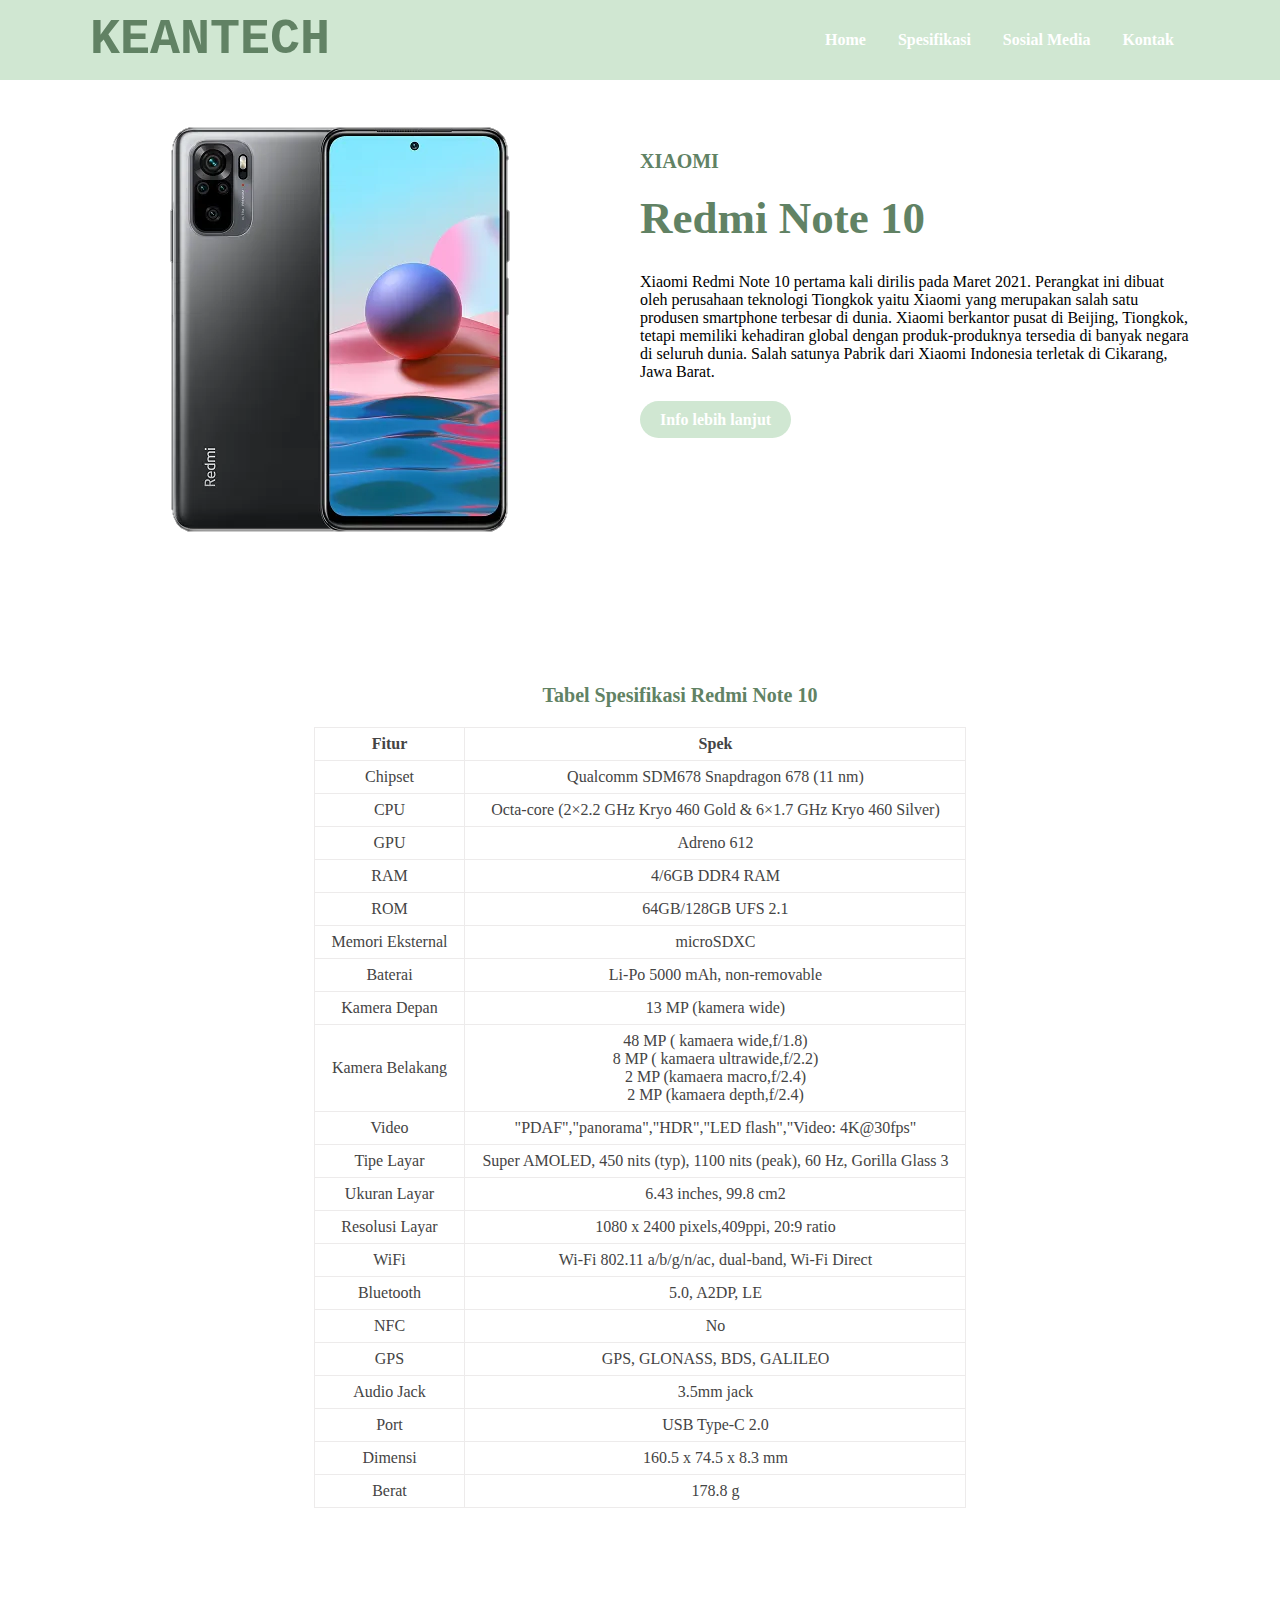
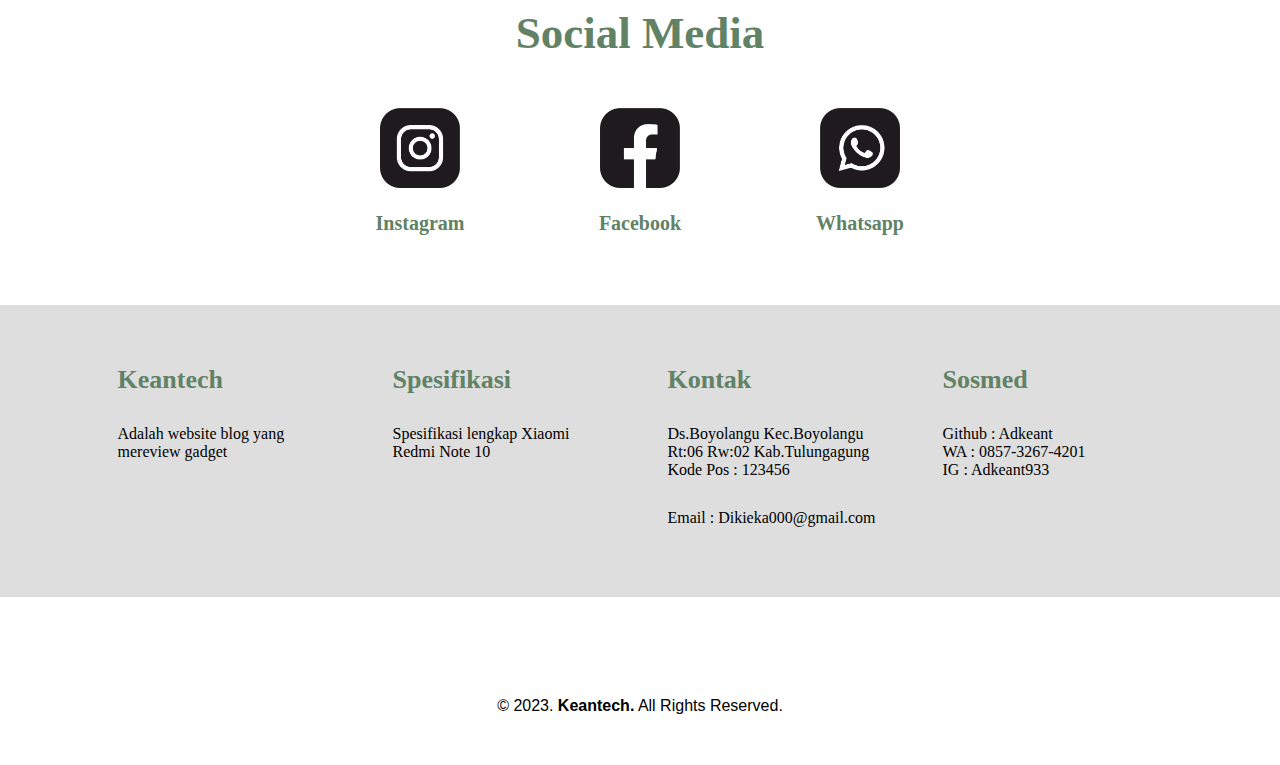
==== blogarsikom/index.html @ 69d928ac "Add files via upload" ====
<!DOCTYPE html>
<html lang="en">
<head>
    <meta charset="UTF-8">
    <meta name="viewport" content="width=device-width, initial-scale=1.0">
    <title>Spesifikasi_Redmi_note_10</title>
    <link rel="stylesheet" href="style.css">
</head>

<body>
    <nav>
        <div class="wrapper">
            <div class="logo"><a href=''>KEANTECH</a></div>
            <div class="menu">
                <ul>
                    <li><a href="#home">Home</a></li>
                    <li><a href="#spek">Spesifikasi</a></li>
                    <li><a href="#social">Sosial Media</a></li>
                    <li><a href="#contact">Kontak</a></li>
                </ul>
            </div>
        </div>
     </nav>
     <div class="wrapper">
        <section id="home">
            <div class="img1">
            <img src="resource/renote10.png"/>
        </div>
            <div class="kolom">
                <p class="deskripsi">XIAOMI</p>
                <h2>Redmi Note 10</h2>
                <p>Xiaomi Redmi Note 10 pertama kali dirilis pada Maret 2021. Perangkat ini dibuat oleh perusahaan teknologi Tiongkok yaitu Xiaomi yang merupakan salah satu produsen smartphone terbesar di dunia. Xiaomi berkantor pusat di Beijing, Tiongkok, tetapi memiliki kehadiran global dengan produk-produknya tersedia di banyak negara di seluruh dunia. Salah satunya Pabrik dari Xiaomi Indonesia terletak di Cikarang, Jawa Barat. 
                </p>
                <p><a href="https://www.mi.co.id/id/product/redmi-note-10/" class="tbl-cyan">Info lebih lanjut</a></p>
            </div>
        </section>

        <section id="spek">
            <div class="spesifikasi">
                <h3>Tabel Spesifikasi Redmi Note 10</h3>
            <table>
                <thead>
                    <tr>
                        <th>Fitur</th>
                        <th>Spek</th>
                    </tr>
                </thead>
                <tbody>
                    <tr>
                        <td>Chipset</td>
                        <td>Qualcomm SDM678 Snapdragon 678 (11 nm)</td>
                    </tr>
                    <tr>
                        <td>CPU</td>
                        <td>Octa-core (2×2.2 GHz Kryo 460 Gold & 6×1.7 GHz Kryo 460 Silver)</td>
                    </tr>
                    <tr>
                        <td>GPU</td>
                        <td>Adreno 612</td>
                    </tr>
                    <tr>
                        <td>RAM</td>
                        <td>4/6GB DDR4 RAM</td>
                    </tr>
                    <tr>
                        <td>ROM</td>
                        <td>64GB/128GB UFS 2.1</td>
                    </tr>
                    <tr>
                        <td>Memori Eksternal</td>
                        <td>microSDXC</td>
                    </tr>
                    <tr>
                        <td>Baterai</td>
                        <td>Li-Po 5000 mAh, non-removable</td>
                    </tr>
                    <tr>
                        <td>Kamera Depan</td>
                        <td>13 MP (kamera wide)</td>
                    </tr>
                    <tr>
                        <td>Kamera Belakang</td>
                        <td>48 MP ( kamaera wide,f/1.8)
                            <br>8 MP ( kamaera ultrawide,f/2.2)
                            <br>2 MP (kamaera macro,f/2.4)
                            <br>2 MP (kamaera depth,f/2.4)</td>
                    </tr>
                    <tr>
                        <td>Video</td>
                        <td>"PDAF","panorama","HDR","LED flash","Video: 4K@30fps"</td>
                    </tr>
                    <tr>
                        <td>Tipe Layar</td>
                        <td>Super AMOLED, 450 nits (typ), 1100 nits (peak), 60 Hz, Gorilla Glass 3</td>
                    </tr>
                    <tr>
                        <td>Ukuran Layar</td>
                        <td>6.43 inches, 99.8 cm2</td>
                    </tr>
                    <tr>
                        <td>Resolusi Layar</td>
                        <td>1080 x 2400 pixels,409ppi, 20:9 ratio</td>
                    </tr>
                    <tr>
                        <td>WiFi</td>
                        <td>Wi-Fi 802.11 a/b/g/n/ac, dual-band, Wi-Fi Direct</td>
                    </tr>
                    <tr>
                        <td>Bluetooth</td>
                        <td>5.0, A2DP, LE</td>
                    </tr>
                    <tr>
                        <td>NFC</td>
                        <td>No</td>
                    </tr>
                    <tr>
                        <td>GPS</td>
                        <td>GPS, GLONASS, BDS, GALILEO</td>
                    </tr>
                    <tr>
                        <td>Audio Jack</td>
                        <td>3.5mm jack</td>
                    </tr>
                    <tr>
                        <td>Port</td>
                        <td>USB Type-C 2.0</td>
                    </tr>
                    <tr>
                        <td>Dimensi</td>
                        <td>160.5 x 74.5 x 8.3 mm</td>
                    </tr>
                    <tr>
                        <td>Berat</td>
                        <td>178.8 g</td>
                    </tr>
                </tbody>
            </table>
        </section>


        <section id="social">
            <div class="tengah">
                <div class="kolom">
                    <h2>Social Media</h2>
                </div>
                <div class="social-list">
                    <div class="kartu-social">
                        <img src="resource/IG.png"/>
                        <p>Instagram</p>
                    </div>
                    <div class="kartu-social">
                        <img src="resource/FB.png"/>
                        <p>Facebook</p>
                    </div>
                    <div class="kartu-social">
                        <img src="resource/WA.png"/>
                        <p>Whatsapp</p>
                    </div>
                </div>
            </div>
        </section>
     </div>

     <div id="contact">
        <div class="wrapper">
            <div class="footer">
                <div class="footer-section">
                    <h4>Keantech</h4>
                    <p>Adalah website blog yang mereview gadget</p>
                </div>
                <div class="footer-section">
                    <h4>Spesifikasi</h4>
                    <p>Spesifikasi lengkap Xiaomi Redmi Note 10</p>
                </div>
                <div class="footer-section">
                    <h4>Kontak</h4>
                    <p>Ds.Boyolangu Kec.Boyolangu Rt:06 Rw:02 Kab.Tulungagung Kode Pos : 123456</p>
                    <p>Email : Dikieka000@gmail.com</p>
                </div>
                <div class="footer-section">
                    <h4>Sosmed</h4>
                    <p>
                        Github : Adkeant
                        <br>WA : 0857-3267-4201
                        <br>IG : Adkeant933
                    </p>
                 </div>
            </div>
        </div>
     </div>

     <div id="copyright">
        <div class="wrapper">
            &copy; 2023. <b>Keantech.</b> All Rights Reserved.
        </div>
     </div>
</body>
</html>
---- blogarsikom/style.css ----
*{
    text-decoration: none;
    margin: 0px;
    padding: 0px;
}

body {
    margin: 0px;
    padding: 0px;
    font-family: 'Open Sans',sans-serif;
}

.wrapper {
    width: 1100px;
    margin: auto;
    position: relative;
    justify-content: center;
    
}

#home { 
    margin-bottom: 100px;
}

.logo a {
    font-size: 50px;
    font-weight: bold;
    float: left;
    font-family: courier;
    color: #618264;
}

h3 {
    text-align: center;
    margin-left: 40px;
}

table{
    border-collapse: collapse;
    color: #444;
    justify-content: center;
}

table th,
table td{
    border: 1px solid #edebeb;
    padding: 7px 17px;
    text-align: center;
    font-family: 'consolas';
}
.menu {
    float: right;
}

nav {
   width: 100%;
   margin: auto;
   display: flex;
   line-height: 80px;
   position: sticky;
   position: -webkit-sticky;
   top: 0;
   background: #D0E7D2; 
   z-index: 1;
}

nav ul {
    list-style-type: none;
    margin: 0;
    padding: 0;
    overflow: hidden;
} 

nav ul li {
    float: left;
}

nav ul li a {
    color: #fff;
    font-weight: bold;
    text-align: center;
    padding: 0px 16px 0px 16px;
    text-decoration: none;
    font-family: 'comic sans ms';
}

nav ul li a:hover {
    text-decoration: underline;
}

section {
    margin: auto;
    display: flex;
    margin-bottom: 50px;
    justify-content: center;
}

.img1 {
    margin-right: 50px;
}

.kolom {
    margin-top: 50px;
    margin-bottom: 50px;
}

.kolom .deskripsi {
    font-size: 20px;
    font-weight: bold;
    font-family: 'comic sans ms';
    color: #618264;
}

h2 {
    font-family: 'comic sans ms';
    font-weight: 800;
    font-size: 45px;
    margin-bottom: 20px;
    color: #618264;
    width: 100%;
    line-height: 50px;
}

h4 {
    justify-content: center;
    font-family: 'comic sans ms';
    font-weight: 600;
    font-size: 26px;
    color: #618264;
    width: 100%;
    line-height: 50px;
}

a.tbl-hijau {
    background: #618264;
    border-radius: 20px;
    margin-top: 20px;
    padding: 10px 20px 10px 20px;
    color: #FFF;
    cursor: pointer;
    font-weight: bold;
}

a.tbl-hijau:hover {
    background: #D0E7D2;
    text-decoration: none;
}

a.tbl-cyan {
    background: #D0E7D2;
    border-radius: 20px;
    margin-top: 20px;
    padding: 10px 20px 10px 20px;
    color: #FFF;
    cursor: pointer;
    font-weight: bold;
}

a.tbl-cyan:hover {
    background: #618264;
    text-decoration: none;
}

p {
    margin: 10px 0px 10px 0px;
    padding: 10px 0px 10px 0px;
    font-family: 'consolas';
}

.tengah {
    text-align: center;
    width: 100%;

}


.kartu-social p {
    font-family: 'comic sans ms';
    font-weight: 800;
    font-size: 20px;
    text-align: center;
    color: #618264;
}

.social-list {
    width: 100%;
    position: relative;
    display: flex;
    flex-wrap: wrap;
    justify-content: center;
}

.kartu-social {
    width: 20%;
    margin: 0px;
}

.kartu-social img {
    width: 80px;
    margin: 0px 0px 0px 0px;
}       

#contact {
    background: #dedede;
    padding: 50px 0px 50px 0px;
}

.footer {
    width: 100%;
    position: relative;
    display: flex;
    flex-wrap: wrap;
    margin: auto;
}

.footer-section {
    width: 20%;
    margin:  0 auto;
}

h3 {
    font-family: 'comic sans ms';
    font-weight: 800;
    font-size: 20px;
    margin-bottom: 20px;
    color: #618264;
    width: 100%;
    line-height: 50 px;
}

#copyright {
    text-align: center;
    width: 100%;
    padding: 50px 0px 50px 0px;
    margin-top: 50px;
}

@media screen and (max-width: 991.98px){
    .wrapper {
       width: 90%; 
    }

    .logo a{
        display: block;
        width: 100%;
        text-align: center;
    }

    nav .menu {
        width: 100%;
        margin: 0;
    }
    
    nav .menu ul {
        text-align: center;
        margin: auto;
        line-height: 60px;
    }

    nav .menu ul li {
        display: inline-block;
        float: none;
    }

    section {
        display: block;
    }

    section img {
        display: block;
        width: 100%;
        height: auto;
    }

    .kartu-tutor img{
        width: 50%;
    }

    .kartu-partner img{
        width: 50%;
    }

    .kolom {
        text-align: center;
    }

    .table {
        justify-content: center;
    }

}
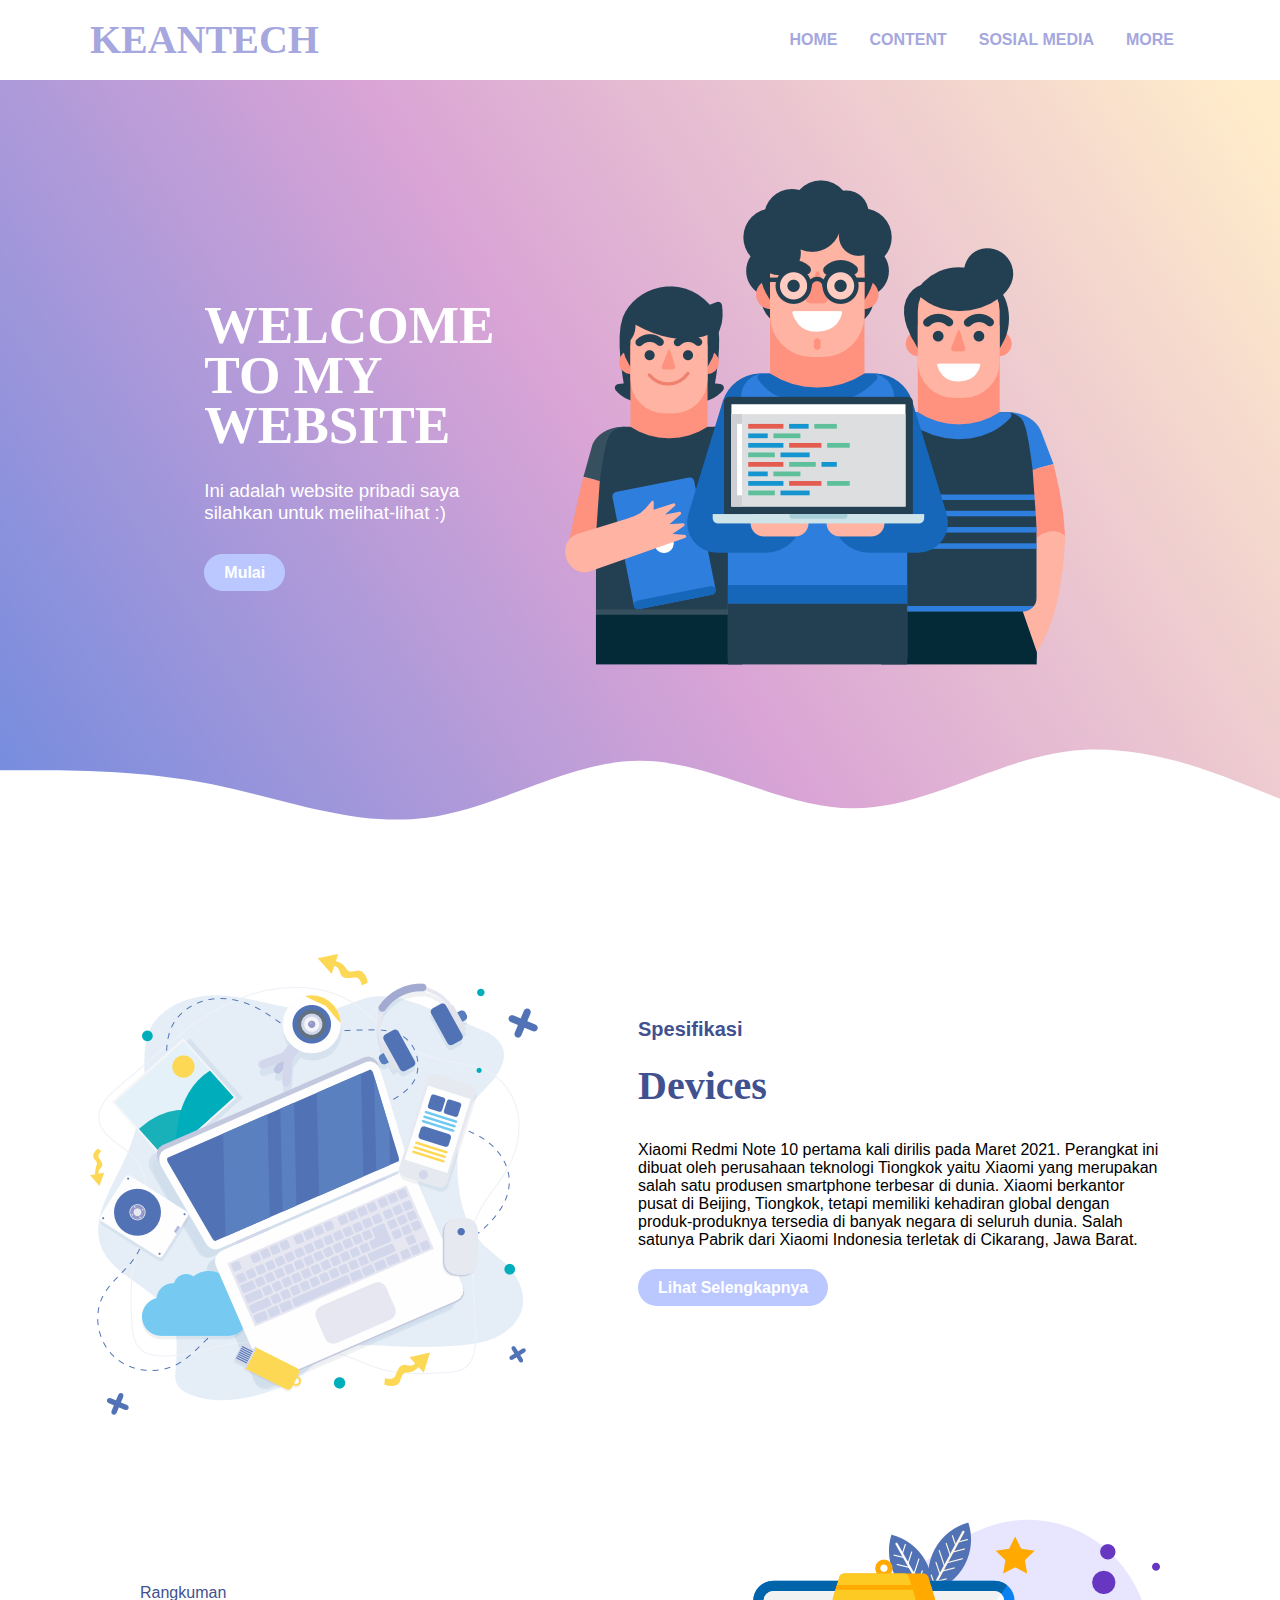
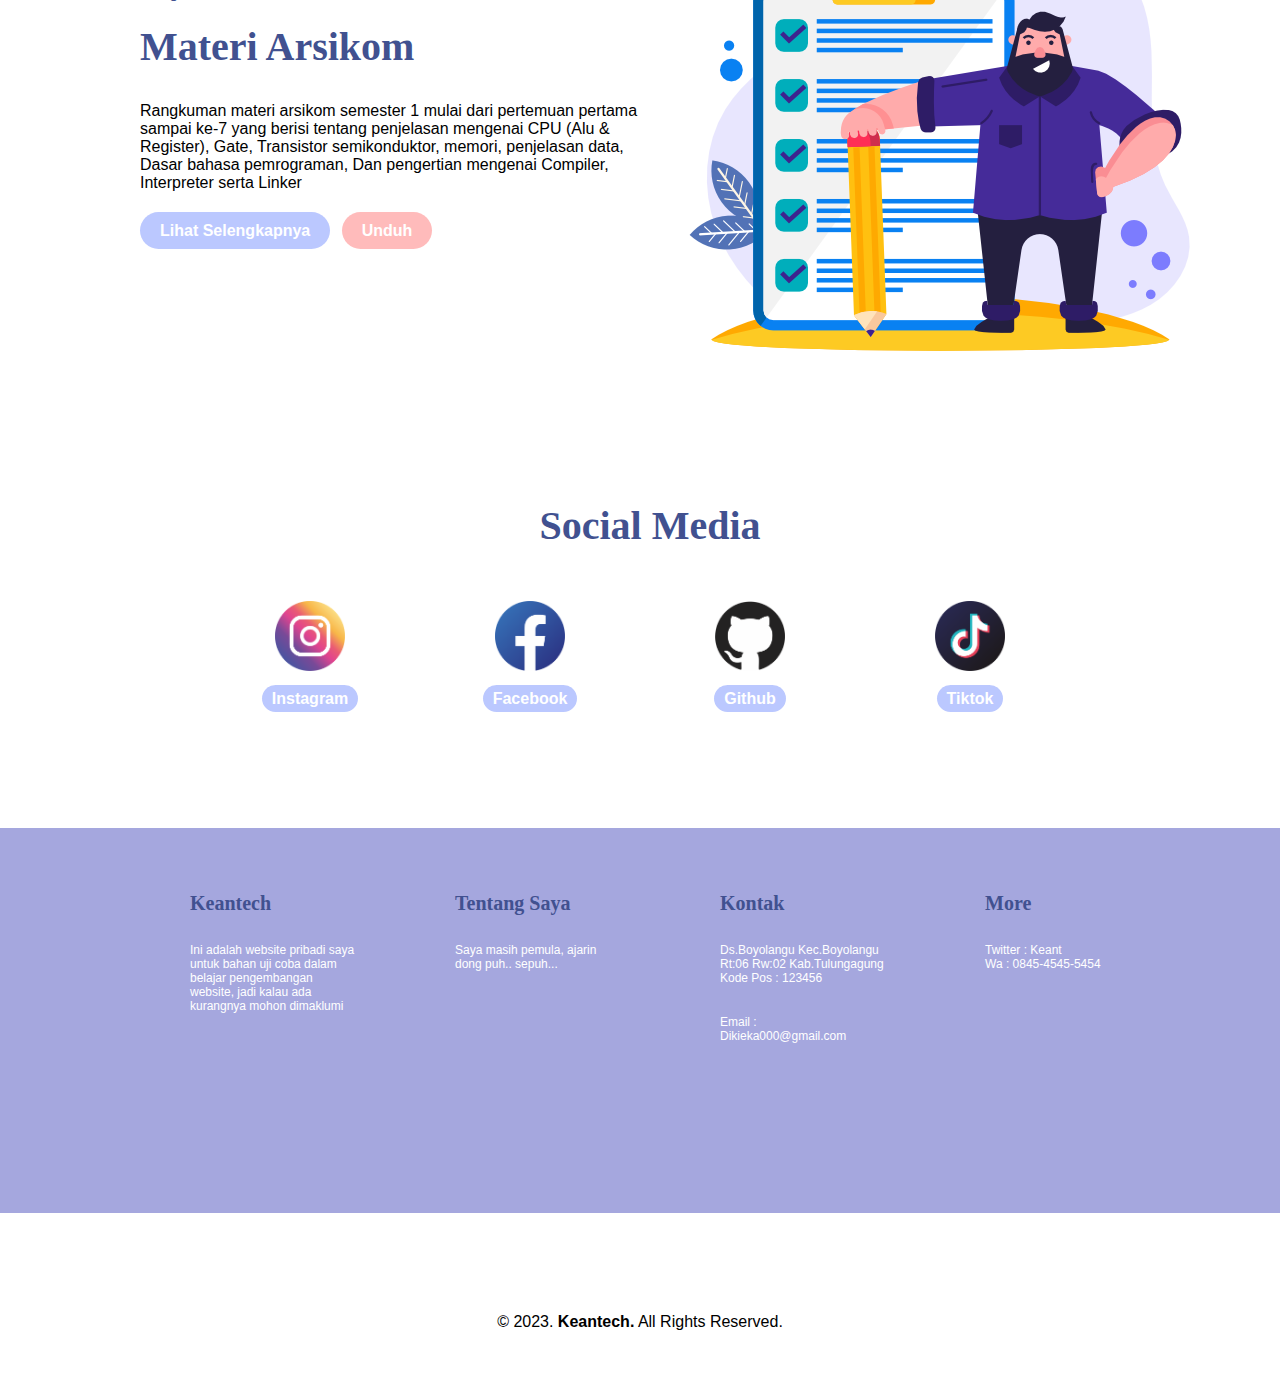
==== commit 8486611f: "Add files via upload" ====
--- a/blogarsikom/index.html
+++ b/blogarsikom/index.html
@@ -3,7 +3,7 @@
 <head>
     <meta charset="UTF-8">
     <meta name="viewport" content="width=device-width, initial-scale=1.0">
-    <title>Spesifikasi_Redmi_note_10</title>
+    <title>Keantech</title>
     <link rel="stylesheet" href="style.css">
 </head>
 
@@ -13,131 +13,64 @@
             <div class="logo"><a href=''>KEANTECH</a></div>
             <div class="menu">
                 <ul>
-                    <li><a href="#home">Home</a></li>
-                    <li><a href="#spek">Spesifikasi</a></li>
-                    <li><a href="#social">Sosial Media</a></li>
-                    <li><a href="#contact">Kontak</a></li>
+                    <li><a href="#home">HOME</a></li>
+                <li>
+                    <a href="#content">CONTENT</a>
+                </li>
+                    <li><a href="#social">SOSIAL MEDIA</a></li>
+                    <li><a href="#about">MORE</a></li>
                 </ul>
+            </div>
+            <div>      
             </div>
         </div>
      </nav>
-     <div class="wrapper">
+
+     <div class="top">
         <section id="home">
-            <div class="img1">
-            <img src="resource/renote10.png"/>
+            <div class="header">
+                <h2>WELCOME 
+                    <br>TO MY WEBSITE</h2>
+                <p class="text">Ini adalah website pribadi saya
+                    <br>silahkan untuk melihat-lihat :)
+                </p>
+                <p><a href="#content" class="tbl-cyan">Mulai</a></p>
+            </div>
+            <img src="resource/top2.png" class="imgtop" />
+        </section>
+        <svg class="wave" xmlns="http://www.w3.org/2000/svg" viewBox="0 0 1440 320"><path fill="#ffff" fill-opacity="1" d="M0,96L40,96C80,96,160,96,240,112C320,128,400,160,480,149.3C560,139,640,85,720,85.3C800,85,880,139,960,138.7C1040,139,1120,85,1200,74.7C1280,64,1360,96,1400,112L1440,128L1440,320L1400,320C1360,320,1280,320,1200,320C1120,320,1040,320,960,320C880,320,800,320,720,320C640,320,560,320,480,320C400,320,320,320,240,320C160,320,80,320,40,320L0,320Z"></path></svg>
         </div>
-            <div class="kolom">
-                <p class="deskripsi">XIAOMI</p>
-                <h2>Redmi Note 10</h2>
-                <p>Xiaomi Redmi Note 10 pertama kali dirilis pada Maret 2021. Perangkat ini dibuat oleh perusahaan teknologi Tiongkok yaitu Xiaomi yang merupakan salah satu produsen smartphone terbesar di dunia. Xiaomi berkantor pusat di Beijing, Tiongkok, tetapi memiliki kehadiran global dengan produk-produknya tersedia di banyak negara di seluruh dunia. Salah satunya Pabrik dari Xiaomi Indonesia terletak di Cikarang, Jawa Barat. 
-                </p>
-                <p><a href="https://www.mi.co.id/id/product/redmi-note-10/" class="tbl-cyan">Info lebih lanjut</a></p>
-            </div>
-        </section>
 
-        <section id="spek">
-            <div class="spesifikasi">
-                <h3>Tabel Spesifikasi Redmi Note 10</h3>
-            <table>
-                <thead>
-                    <tr>
-                        <th>Fitur</th>
-                        <th>Spek</th>
-                    </tr>
-                </thead>
-                <tbody>
-                    <tr>
-                        <td>Chipset</td>
-                        <td>Qualcomm SDM678 Snapdragon 678 (11 nm)</td>
-                    </tr>
-                    <tr>
-                        <td>CPU</td>
-                        <td>Octa-core (2×2.2 GHz Kryo 460 Gold & 6×1.7 GHz Kryo 460 Silver)</td>
-                    </tr>
-                    <tr>
-                        <td>GPU</td>
-                        <td>Adreno 612</td>
-                    </tr>
-                    <tr>
-                        <td>RAM</td>
-                        <td>4/6GB DDR4 RAM</td>
-                    </tr>
-                    <tr>
-                        <td>ROM</td>
-                        <td>64GB/128GB UFS 2.1</td>
-                    </tr>
-                    <tr>
-                        <td>Memori Eksternal</td>
-                        <td>microSDXC</td>
-                    </tr>
-                    <tr>
-                        <td>Baterai</td>
-                        <td>Li-Po 5000 mAh, non-removable</td>
-                    </tr>
-                    <tr>
-                        <td>Kamera Depan</td>
-                        <td>13 MP (kamera wide)</td>
-                    </tr>
-                    <tr>
-                        <td>Kamera Belakang</td>
-                        <td>48 MP ( kamaera wide,f/1.8)
-                            <br>8 MP ( kamaera ultrawide,f/2.2)
-                            <br>2 MP (kamaera macro,f/2.4)
-                            <br>2 MP (kamaera depth,f/2.4)</td>
-                    </tr>
-                    <tr>
-                        <td>Video</td>
-                        <td>"PDAF","panorama","HDR","LED flash","Video: 4K@30fps"</td>
-                    </tr>
-                    <tr>
-                        <td>Tipe Layar</td>
-                        <td>Super AMOLED, 450 nits (typ), 1100 nits (peak), 60 Hz, Gorilla Glass 3</td>
-                    </tr>
-                    <tr>
-                        <td>Ukuran Layar</td>
-                        <td>6.43 inches, 99.8 cm2</td>
-                    </tr>
-                    <tr>
-                        <td>Resolusi Layar</td>
-                        <td>1080 x 2400 pixels,409ppi, 20:9 ratio</td>
-                    </tr>
-                    <tr>
-                        <td>WiFi</td>
-                        <td>Wi-Fi 802.11 a/b/g/n/ac, dual-band, Wi-Fi Direct</td>
-                    </tr>
-                    <tr>
-                        <td>Bluetooth</td>
-                        <td>5.0, A2DP, LE</td>
-                    </tr>
-                    <tr>
-                        <td>NFC</td>
-                        <td>No</td>
-                    </tr>
-                    <tr>
-                        <td>GPS</td>
-                        <td>GPS, GLONASS, BDS, GALILEO</td>
-                    </tr>
-                    <tr>
-                        <td>Audio Jack</td>
-                        <td>3.5mm jack</td>
-                    </tr>
-                    <tr>
-                        <td>Port</td>
-                        <td>USB Type-C 2.0</td>
-                    </tr>
-                    <tr>
-                        <td>Dimensi</td>
-                        <td>160.5 x 74.5 x 8.3 mm</td>
-                    </tr>
-                    <tr>
-                        <td>Berat</td>
-                        <td>178.8 g</td>
-                    </tr>
-                </tbody>
-            </table>
-        </section>
+            <div class="wrapper">
+               <section id="content">
+                   <div class="img1">
+                   <img src="resource/spek.png"/>
+               </div>
+                   <div class="kolom">
+                       <p class="deskripsi">Spesifikasi</p>
+                       <h2>Devices</h2>
+                       <p>Xiaomi Redmi Note 10 pertama kali dirilis pada Maret 2021. Perangkat ini dibuat oleh perusahaan teknologi Tiongkok yaitu Xiaomi yang merupakan salah satu produsen smartphone terbesar di dunia. Xiaomi berkantor pusat di Beijing, Tiongkok, tetapi memiliki kehadiran global dengan produk-produknya tersedia di banyak negara di seluruh dunia. Salah satunya Pabrik dari Xiaomi Indonesia terletak di Cikarang, Jawa Barat. 
+                       </p>
+                       <p><a href="spekhp.html" class="tbl-cyan">Lihat Selengkapnya</a></p>
+                   </div>
+               </section>
 
-
+               <div class="wrapper">
+                <section id="content">
+                    <div class="img1">
+                </div>
+                    <div class="kolom2">
+                        <p class="deskripsi">Rangkuman</p>
+                        <h2>Materi Arsikom</h2>
+                        <p>Rangkuman materi arsikom semester 1 mulai dari pertemuan pertama sampai ke-7 yang berisi tentang penjelasan mengenai CPU (Alu & Register), Gate, Transistor semikonduktor, memori, penjelasan data, Dasar bahasa pemrograman, Dan pengertian mengenai Compiler, Interpreter serta Linker
+                        </p>
+                        <p><a href="pdf/Tugas 9 Program Konversi Suhu 1B (Asfahanny Diki E) (1).pdf" class="tbl-cyan">Lihat Selengkapnya</a>   
+                            <a href="pdf/Tugas 9 Program Konversi Suhu 1B (Asfahanny Diki E) (1).pdf" class="tbl-pink" download>Unduh</a></p>
+                    </div>
+                    <img src="resource/spek2.png"/>
+                </section>
+                </div>
+    
         <section id="social">
             <div class="tengah">
                 <div class="kolom">
@@ -146,31 +79,35 @@
                 <div class="social-list">
                     <div class="kartu-social">
                         <img src="resource/IG.png"/>
-                        <p>Instagram</p>
+                        <p><a href="https://instagram.com/adkeant933?igshid=OGQ5ZDc2ODk2ZA==" class="tbl-sosmed">Instagram</a> </p>
                     </div>
                     <div class="kartu-social">
                         <img src="resource/FB.png"/>
-                        <p>Facebook</p>
+                        <p><a href="https://www.facebook.com/diki.eka.5015?mibextid=ZbWKwL" class="tbl-sosmed">Facebook</a></p>
                     </div>
                     <div class="kartu-social">
-                        <img src="resource/WA.png"/>
-                        <p>Whatsapp</p>
+                        <img src="resource/github.png"/>
+                        <p><a href="https://github.com/" class="tbl-sosmed">Github</a></p>
+                    </div>
+                    <div class="kartu-social">
+                        <img src="resource/tiktok.png"/>
+                        <p><a href="https://www.tiktok.com/@adkeant?_t=8h9vK9VQd3y&_r=1" class="tbl-sosmed">Tiktok</a></p>
                     </div>
                 </div>
             </div>
         </section>
      </div>
 
-     <div id="contact">
+     <div id="about">
         <div class="wrapper">
             <div class="footer">
                 <div class="footer-section">
                     <h4>Keantech</h4>
-                    <p>Adalah website blog yang mereview gadget</p>
+                    <p>Ini adalah website pribadi saya untuk bahan uji coba dalam belajar pengembangan website, jadi kalau ada kurangnya mohon dimaklumi</p>
                 </div>
                 <div class="footer-section">
-                    <h4>Spesifikasi</h4>
-                    <p>Spesifikasi lengkap Xiaomi Redmi Note 10</p>
+                    <h4>Tentang Saya</h4>
+                    <p>Saya masih pemula, ajarin dong puh.. sepuh...</p>
                 </div>
                 <div class="footer-section">
                     <h4>Kontak</h4>
@@ -178,11 +115,10 @@
                     <p>Email : Dikieka000@gmail.com</p>
                 </div>
                 <div class="footer-section">
-                    <h4>Sosmed</h4>
+                    <h4>More</h4>
                     <p>
-                        Github : Adkeant
-                        <br>WA : 0857-3267-4201
-                        <br>IG : Adkeant933
+                       Twitter : Keant
+                        <br>Wa : 0845-4545-5454
                     </p>
                  </div>
             </div>
--- a/blogarsikom/style.css
+++ b/blogarsikom/style.css
@@ -8,6 +8,7 @@
     margin: 0px;
     padding: 0px;
     font-family: 'Open Sans',sans-serif;
+    background-color: #ffff;
 }
 
 .wrapper {
@@ -15,30 +16,85 @@
     margin: auto;
     position: relative;
     justify-content: center;
-    
+}
+
+.top{
+    background-image: linear-gradient( 58.2deg,  rgba(40,91,212,0.73) -3%, rgba(171,53,163,0.45) 49.3%, rgba(255,204,112,0.37) 97.7% );
+    padding-bottom: -50px;
+    padding-top: 20px;
+    margin: auto;
+}
+
+
+
+.wave {
+    margin-bottom: -20px;
+    margin-top: -80px;
+}
+
+.imgtop {
+    width: 800px;
+    position: relative;
+    margin: 80px 200px 0px 70px;
+}
+
+.header {
+    margin: 200px 0px 0px 190px;
+    justify-content: center;
+    position: relative;
+    width: 600px;
+    color: #ffffff;
+    font-weight: 900pt;
+}
+
+.header p {
+    text-align: auto;
+}
+
+.header h2{
+    text-align: auto;
+    color: #ffffff;
+    font-family: 'league spartan';
+    font-size: 40pt;
+}
+
+p.text{
+    font-family: 'Segoe UI', Tahoma, Geneva, Verdana, sans-serif;
+    font-size: 14pt;
+    margin-bottom: 20px;
 }
 
 #home { 
     margin-bottom: 100px;
+    width: 1100px;
+    
+}
+
+#content {
+    margin-bottom: 100px;
 }
 
 .logo a {
-    font-size: 50px;
+    font-size: 40px;
     font-weight: bold;
     float: left;
-    font-family: courier;
-    color: #618264;
-}
-
-h3 {
+    font-family: DotLirium;
+    color: #a5a7de;
+}
+
+.spesifikasi h3 {
     text-align: center;
-    margin-left: 40px;
+    margin-left: auto;
+    position: relative;
+    font-weight: bold;
+    font-size: 15pt;
 }
 
 table{
     border-collapse: collapse;
     color: #444;
     justify-content: center;
+    position: relative;
 }
 
 table th,
@@ -46,7 +102,9 @@
     border: 1px solid #edebeb;
     padding: 7px 17px;
     text-align: center;
-    font-family: 'consolas';
+    font-family: consolas;
+    justify-content: center;
+    position: relative;
 }
 .menu {
     float: right;
@@ -60,7 +118,7 @@
    position: sticky;
    position: -webkit-sticky;
    top: 0;
-   background: #D0E7D2; 
+   background: #ffffff; 
    z-index: 1;
 }
 
@@ -76,12 +134,13 @@
 }
 
 nav ul li a {
-    color: #fff;
-    font-weight: bold;
+    color: #a5a7de;
+    font-weight: bold;
+    width: 300px;
     text-align: center;
     padding: 0px 16px 0px 16px;
     text-decoration: none;
-    font-family: 'comic sans ms';
+    font-family: 'Segoe UI', Tahoma, Geneva, Verdana, sans-serif;
 }
 
 nav ul li a:hover {
@@ -97,74 +156,108 @@
 
 .img1 {
     margin-right: 50px;
+    justify-content: center;
 }
 
 .kolom {
     margin-top: 50px;
     margin-bottom: 50px;
+    margin-left: 50px;
+    margin-right: 30px;
+}
+
+.kolom2 {
+    margin-top: 50px;
+    margin-bottom: 50px;
+    margin-right: 30px;
+}
+
+.kolom2 p.deskripsi {
+    color: #415190;
+}
+
+.kolom2 h2 {
+    color: #415190;
 }
 
 .kolom .deskripsi {
     font-size: 20px;
     font-weight: bold;
-    font-family: 'comic sans ms';
-    color: #618264;
+    font-family: 'Segoe UI', Tahoma, Geneva, Verdana, sans-serif;
+    color: #415190;
 }
 
 h2 {
-    font-family: 'comic sans ms';
+    font-family: 'league spartan';
     font-weight: 800;
-    font-size: 45px;
+    font-size: 40px;
     margin-bottom: 20px;
-    color: #618264;
+    color: #415190;
     width: 100%;
     line-height: 50px;
 }
 
 h4 {
     justify-content: center;
-    font-family: 'comic sans ms';
+    font-family: 'League Spartan';
     font-weight: 600;
-    font-size: 26px;
-    color: #618264;
+    font-size: 20px;
+    color: #415190;
     width: 100%;
     line-height: 50px;
 }
 
-a.tbl-hijau {
-    background: #618264;
+a.tbl-sosmed {
+    background: #bbc8ff;
+    border-radius: 20px;
+    margin-top: 10px;
+    padding: 5px 10px 5px 10px;
+    color: #FFF;
+    cursor: pointer;
+    font-weight: bold;
+}
+
+a.tbl-sosmed:hover {
+    background: #415190;
+    text-decoration: none;
+}
+
+a.tbl-cyan {
+    background: #bbc8ff;
     border-radius: 20px;
     margin-top: 20px;
     padding: 10px 20px 10px 20px;
-    color: #FFF;
+    color: #ffffff;
     cursor: pointer;
     font-weight: bold;
 }
 
-a.tbl-hijau:hover {
-    background: #D0E7D2;
+a.tbl-cyan:hover {
+    background: #415190;
     text-decoration: none;
 }
 
-a.tbl-cyan {
-    background: #D0E7D2;
+a.tbl-pink {
+    background: #ffbbbb;
     border-radius: 20px;
     margin-top: 20px;
+    margin-left: 7px;
     padding: 10px 20px 10px 20px;
-    color: #FFF;
+    color: #ffffff;
     cursor: pointer;
     font-weight: bold;
 }
 
-a.tbl-cyan:hover {
-    background: #618264;
+a.tbl-pink:hover {
+    background: #e24444;
     text-decoration: none;
 }
 
+
 p {
-    margin: 10px 0px 10px 0px;
+    margin: 5px 0px 10px 0px;
     padding: 10px 0px 10px 0px;
-    font-family: 'consolas';
+    font-family: sans-serif;
 }
 
 .tengah {
@@ -173,35 +266,30 @@
 
 }
 
-
-.kartu-social p {
-    font-family: 'comic sans ms';
-    font-weight: 800;
-    font-size: 20px;
-    text-align: center;
-    color: #618264;
-}
-
 .social-list {
     width: 100%;
     position: relative;
     display: flex;
     flex-wrap: wrap;
     justify-content: center;
+    margin-bottom: 50px;
+    margin-top: 20px;
+    
 }
 
 .kartu-social {
     width: 20%;
-    margin: 0px;
 }
 
 .kartu-social img {
-    width: 80px;
-    margin: 0px 0px 0px 0px;
+    width: 70px;
+    justify-content: center;
+    margin: auto;
+    cursor: pointer;
 }       
 
-#contact {
-    background: #dedede;
+#about {
+    background: #a5a7de;
     padding: 50px 0px 50px 0px;
 }
 
@@ -211,19 +299,26 @@
     display: flex;
     flex-wrap: wrap;
     margin: auto;
+    margin-bottom: 100px;
 }
 
 .footer-section {
-    width: 20%;
-    margin:  0 auto;
+    width: 15%;
+    justify-content: center;
+    margin-left: 100px;
+}
+
+.footer-section p {
+    font-size: 12px;
+    color: #FFF;
 }
 
 h3 {
-    font-family: 'comic sans ms';
+    font-family: 'League Spartan';
     font-weight: 800;
-    font-size: 20px;
+    font-size: 15px;
     margin-bottom: 20px;
-    color: #618264;
+    color: #415190;
     width: 100%;
     line-height: 50 px;
 }
@@ -235,7 +330,14 @@
     margin-top: 50px;
 }
 
+@font-face {
+    font-family: 'DotLirium','LeagueSpartan-Bold';
+    src: url('fonts/DotLirium') format('ttf'),
+         url('fonts/LeagueSpartan-Bold') format('otf');
+}
+
 @media screen and (max-width: 991.98px){
+
     .wrapper {
        width: 90%; 
     }
@@ -272,20 +374,44 @@
         height: auto;
     }
 
-    .kartu-tutor img{
-        width: 50%;
-    }
-
-    .kartu-partner img{
-        width: 50%;
-    }
-
-    .kolom {
-        text-align: center;
-    }
-
-    .table {
+    .top {
+        margin-top: -90px;
+    }
+
+    .top .imgtop {
+        display: block;
+        width: 40%;
+        height: auto;
+        position: absolute;
+        top: 280px;
+        left: 50%;
+        transform: translateX(-30%);
+        z-index: -1;
+    }
+
+    .top .header {
+        width: 60%;
+        right: 15%;
+    }
+
+    .top .header h2 {
+        font-size: 30pt;
+    }
+     
+    .kartu-sosmed img{
+        width: 20%;
+        display: flex;
+        justify-content: space-between;
+    }
+
+    .footer {
+        margin: auto;
+        width: 90%;
+    }
+
+    table {
         justify-content: center;
+        position: relative;
     }
 
 }